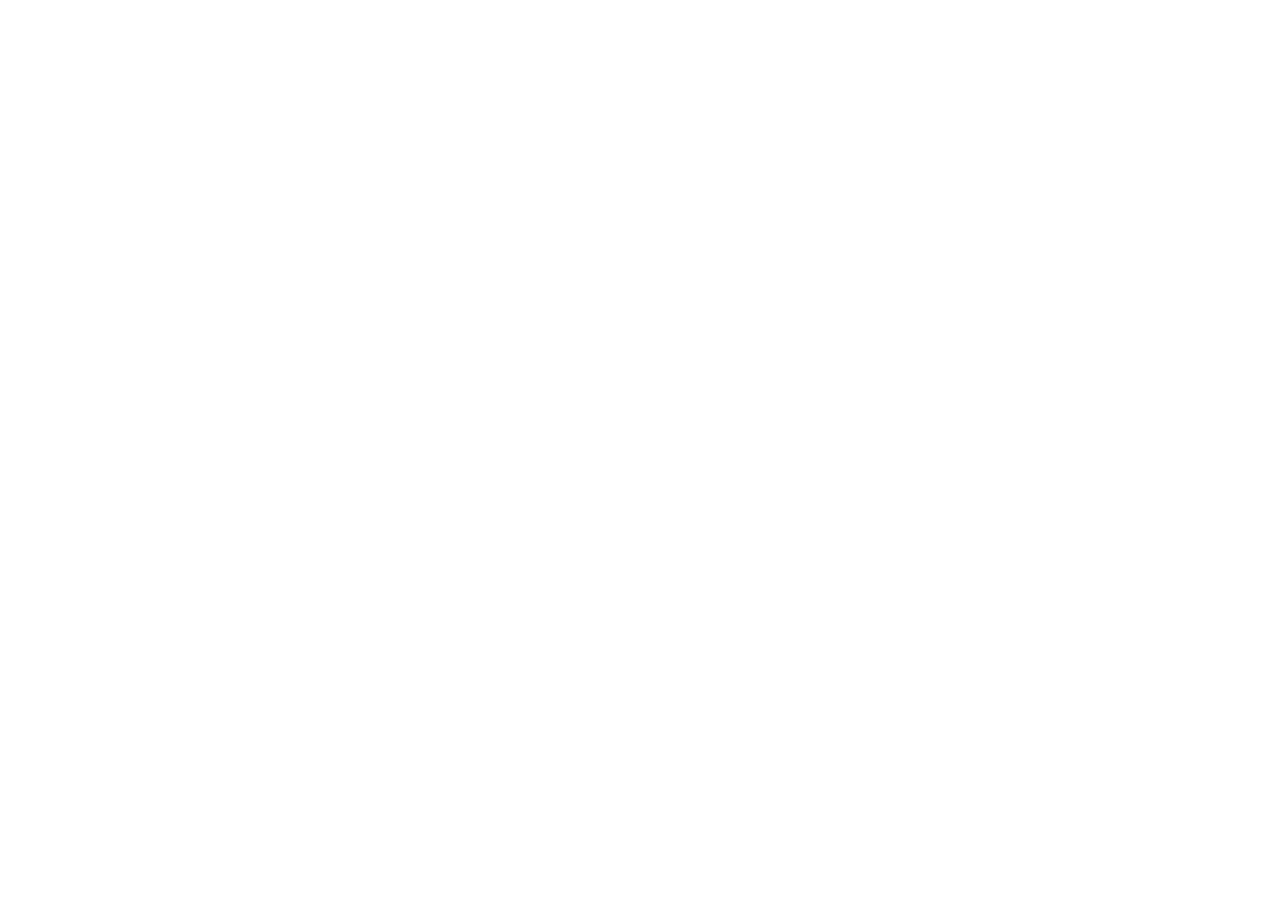
==== guide.html @ d40ff581 "各ページの土台の作成" ====
<!DOCTYPE html>
<html lang="ja">
<head>
    <meta charset="UTF-8">
    <meta name="viewport" content="width=device-width, initial-scale=1.0">
    <link rel="stylesheet" href="style.css">
    <link rel="stylesheet" href="guide.css">
    <title>Document</title>
</head>
<body>
    
</body>
</html>
---- style.css ----
@charset "UTF-8";

/* テーマカラーは暖色(茶色系統) */
/* 琥珀色 #BF783A */
/*フォントは明朝体*/
* {
    font-family: "serif";
}
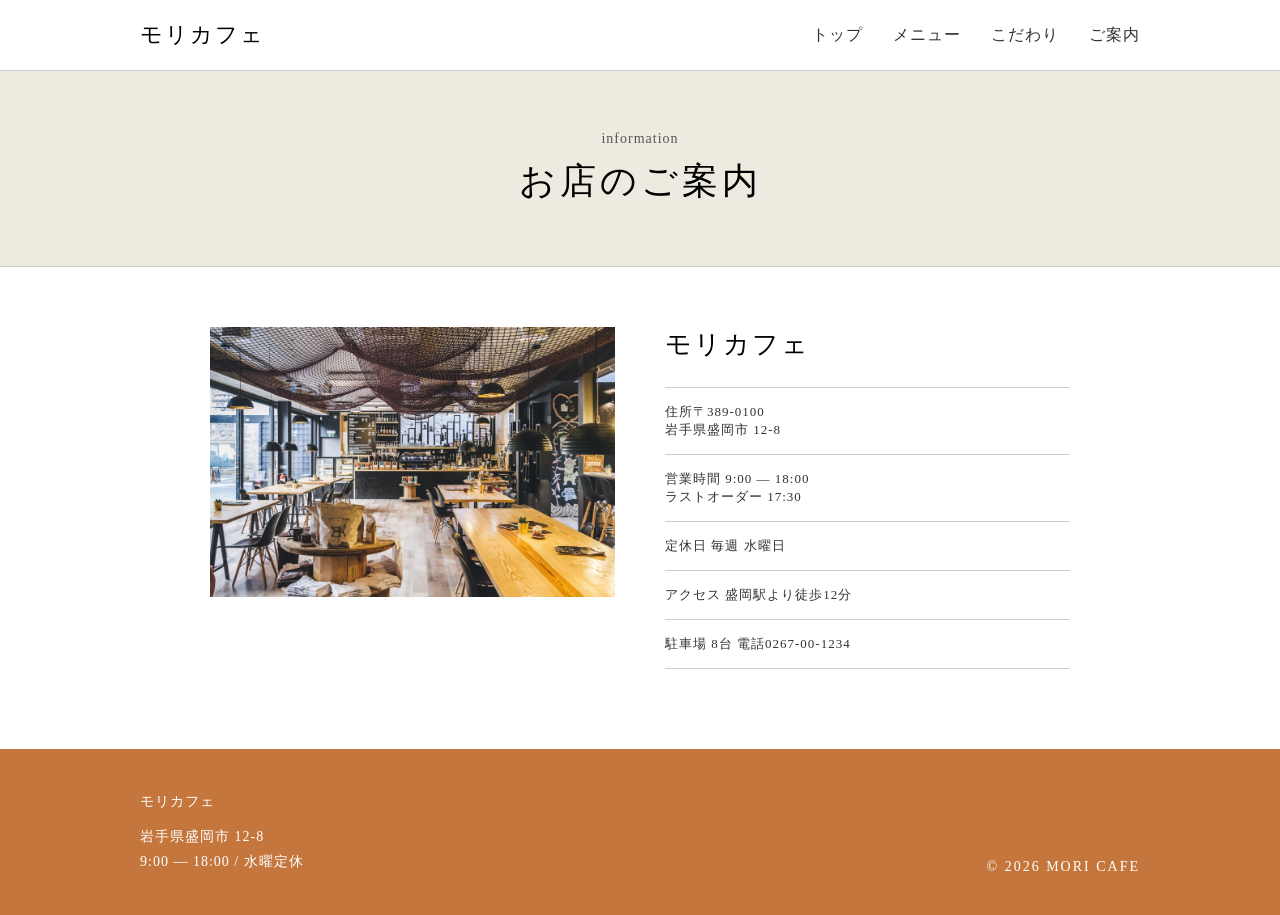
==== commit 6c4aca22: "ヘッダー、フッター、コンテンツのスタイルを追加し、各ページにヘッダーとフッターを統一して実装" ====
--- a/guide.html
+++ b/guide.html
@@ -1,13 +1,80 @@
 <!DOCTYPE html>
 <html lang="ja">
+
 <head>
     <meta charset="UTF-8">
     <meta name="viewport" content="width=device-width, initial-scale=1.0">
-    <link rel="stylesheet" href="style.css">
+    <title>モリカフェ - お店のご案内</title>
     <link rel="stylesheet" href="guide.css">
-    <title>Document</title>
 </head>
+
 <body>
-    
+
+    <!-- ヘッダー -->
+    <header class="site-header">
+        <div class="header-inner">
+            <h1 class="logo">モリカフェ</h1>
+            <nav class="nav">
+                <ul>
+                    <li><a href="inedx.html">トップ</a></li>
+                    <li><a href="menu.html">メニュー</a></li>
+                    <li><a href="recommendation.html">こだわり</a></li>
+                    <li><a href="#">ご案内</a></li>
+                </ul>
+            </nav>
+        </div>
+    </header>
+
+    <section class="hero-section">
+        <p class="en-title">information</p>
+        <h2 class="main-title">お店のご案内</h2>
+    </section>
+
+    <main class="container">
+        <div class="info-content">
+            <div class="info-image">
+                <img src="img/cafe-interior.jpg" alt="モリカフェの内観">
+            </div>
+            <div class="info-details">
+                <h3 class="shop-name">モリカフェ</h3>
+
+                <div class="info-item">
+                    <p>住所〒389-0100<br>岩手県盛岡市 12-8</p>
+                </div>
+
+                <div class="info-item">
+                    <p>営業時間 9:00 — 18:00<br>ラストオーダー 17:30</p>
+                </div>
+
+                <div class="info-item">
+                    <p>定休日 毎週 水曜日</p>
+                </div>
+
+                <div class="info-item">
+                    <p>アクセス 盛岡駅より徒歩12分</p>
+                </div>
+
+                <div class="info-item">
+                    <p>駐車場 8台 電話0267-00-1234</p>
+                </div>
+            </div>
+        </div>
+    </main>
+
+    <!-- フッター -->
+    <footer class="site-footer">
+        <div class="footer-inner">
+            <div class="footer-info">
+                <p class="footer-shop-name">モリカフェ</p>
+                <p>岩手県盛岡市 12-8</p>
+                <p>9:00 — 18:00 / 水曜定休</p>
+            </div>
+            <div class="footer-copyright">
+                <p>&copy; 2026 MORI CAFE</p>
+            </div>
+        </div>
+    </footer>
+
 </body>
+
 </html>
--- a/guide.css
+++ b/guide.css
@@ -0,0 +1,135 @@
+* {
+  box-sizing: border-box;
+  margin: 0;
+  padding: 0;
+}
+
+/* ヘッダー */
+.site-header {
+  border-bottom: 1px solid #cccccc;
+  padding: 20px 40px;
+}
+
+.header-inner {
+  max-width: 1000px;
+  margin: 0 auto;
+  display: flex;
+  justify-content: space-between;
+  align-items: center;
+}
+
+.logo {
+  font-size: 22px;
+  font-weight: normal;
+  letter-spacing: 2px;
+}
+
+.nav ul {
+  display: flex;
+  list-style: none;
+  gap: 30px;
+}
+
+.nav a {
+  text-decoration: none;
+  color: #333333;
+  font-size: 16px;
+  letter-spacing: 1px;
+}
+
+/* タイトル */
+.hero-section {
+  background-color: #edebe0;
+  text-align: center;
+  padding: 60px 20px;
+  border-bottom: 1px solid #cccccc;
+}
+
+.en-title {
+  font-size: 14px;
+  letter-spacing: 1px;
+  margin-bottom: 10px;
+  color: #555555;
+}
+
+.main-title {
+  font-size: 36px;
+  font-weight: normal;
+  letter-spacing: 4px;
+}
+
+/* コンテンツ */
+.container {
+  max-width: 900px;
+  margin: 60px auto;
+  padding: 0 20px;
+}
+
+.info-content {
+  display: flex;
+  gap: 50px;
+  align-items: flex-start;
+}
+
+.info-image {
+  flex: 1;
+}
+
+.info-image img {
+  width: 100%;
+  object-fit: cover;
+}
+
+.info-details {
+  flex: 1;
+}
+
+.shop-name {
+  font-size: 26px;
+  font-weight: normal;
+  letter-spacing: 2px;
+  margin-bottom: 25px;
+}
+
+.info-item {
+  border-top: 1px solid #cccccc;
+  padding: 15px 0;
+  font-size: 13px;
+  letter-spacing: 1px;
+  color: #333333;
+}
+
+.info-item:last-child {
+  border-bottom: 1px solid #cccccc;
+}
+
+/* フッター */
+.site-footer {
+  background-color: #c4763c;
+  color: #ffffff;
+  padding: 40px;
+  margin-top: 80px;
+}
+
+.footer-inner {
+  max-width: 1000px;
+  margin: 0 auto;
+  display: flex;
+  justify-content: space-between;
+  align-items: flex-end;
+}
+
+.footer-info p {
+  font-size: 14px;
+  line-height: 1.8;
+  letter-spacing: 1px;
+}
+
+.footer-shop-name {
+  margin-bottom: 10px;
+}
+
+.footer-copyright {
+  font-size: 14px;
+  letter-spacing: 2px;
+}
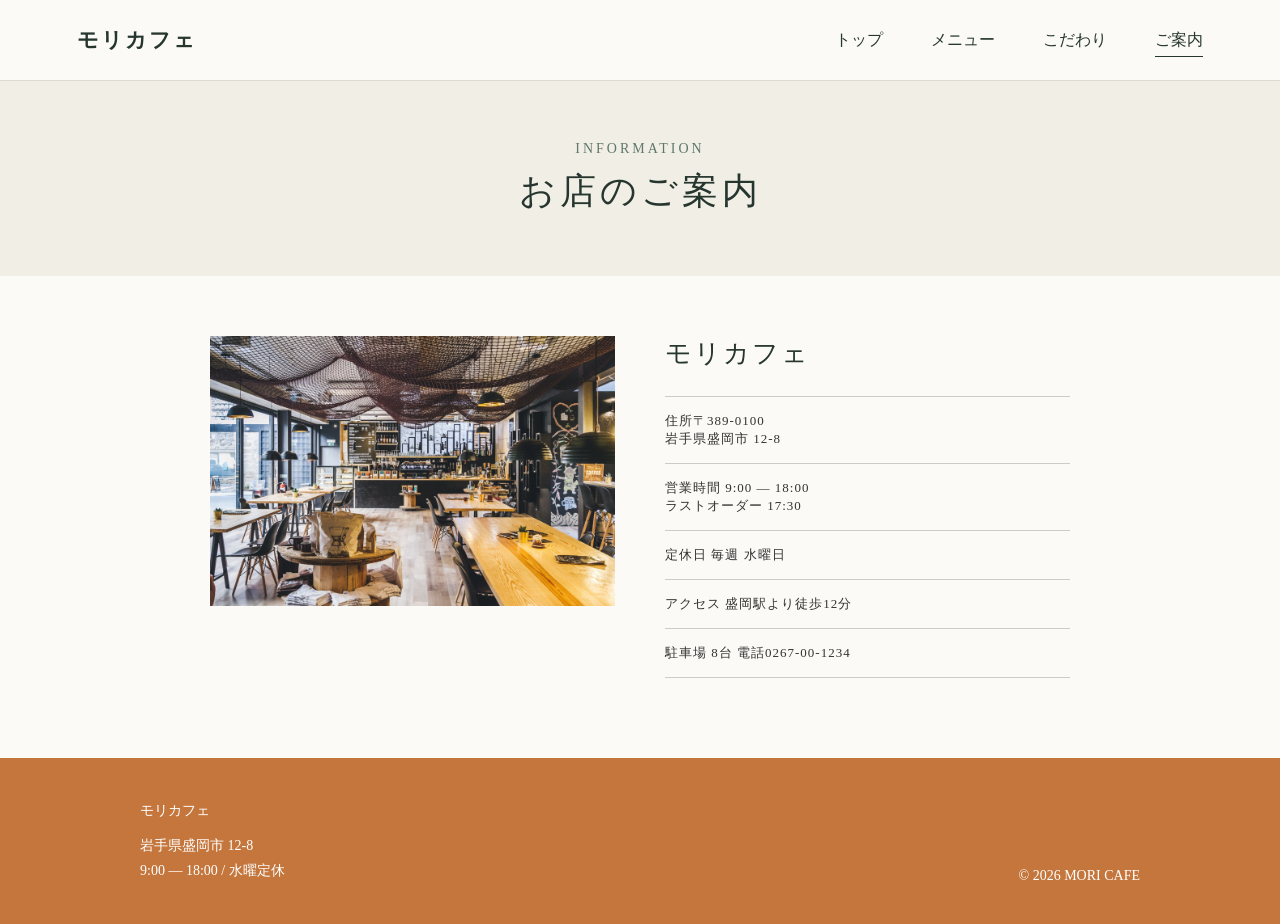
==== commit cf89d086: "ヘッダーとフッターのデザインを更新し、ナビゲーションリンクに現在のページを示すデザインにしました" ====
--- a/guide.html
+++ b/guide.html
@@ -6,6 +6,7 @@
     <meta name="viewport" content="width=device-width, initial-scale=1.0">
     <title>モリカフェ - お店のご案内</title>
     <link rel="stylesheet" href="guide.css">
+    <link rel="stylesheet" href="style.css">
 </head>
 
 <body>
@@ -19,7 +20,7 @@
                     <li><a href="inedx.html">トップ</a></li>
                     <li><a href="menu.html">メニュー</a></li>
                     <li><a href="recommendation.html">こだわり</a></li>
-                    <li><a href="#">ご案内</a></li>
+                    <li><a href="#" aria-current="page">ご案内</a></li>
                 </ul>
             </nav>
         </div>
--- a/guide.css
+++ b/guide.css
@@ -1,63 +1,3 @@
-* {
-  box-sizing: border-box;
-  margin: 0;
-  padding: 0;
-}
-
-/* ヘッダー */
-.site-header {
-  border-bottom: 1px solid #cccccc;
-  padding: 20px 40px;
-}
-
-.header-inner {
-  max-width: 1000px;
-  margin: 0 auto;
-  display: flex;
-  justify-content: space-between;
-  align-items: center;
-}
-
-.logo {
-  font-size: 22px;
-  font-weight: normal;
-  letter-spacing: 2px;
-}
-
-.nav ul {
-  display: flex;
-  list-style: none;
-  gap: 30px;
-}
-
-.nav a {
-  text-decoration: none;
-  color: #333333;
-  font-size: 16px;
-  letter-spacing: 1px;
-}
-
-/* タイトル */
-.hero-section {
-  background-color: #edebe0;
-  text-align: center;
-  padding: 60px 20px;
-  border-bottom: 1px solid #cccccc;
-}
-
-.en-title {
-  font-size: 14px;
-  letter-spacing: 1px;
-  margin-bottom: 10px;
-  color: #555555;
-}
-
-.main-title {
-  font-size: 36px;
-  font-weight: normal;
-  letter-spacing: 4px;
-}
-
 /* コンテンツ */
 .container {
   max-width: 900px;
@@ -101,35 +41,4 @@
 
 .info-item:last-child {
   border-bottom: 1px solid #cccccc;
-}
-
-/* フッター */
-.site-footer {
-  background-color: #c4763c;
-  color: #ffffff;
-  padding: 40px;
-  margin-top: 80px;
-}
-
-.footer-inner {
-  max-width: 1000px;
-  margin: 0 auto;
-  display: flex;
-  justify-content: space-between;
-  align-items: flex-end;
-}
-
-.footer-info p {
-  font-size: 14px;
-  line-height: 1.8;
-  letter-spacing: 1px;
-}
-
-.footer-shop-name {
-  margin-bottom: 10px;
-}
-
-.footer-copyright {
-  font-size: 14px;
-  letter-spacing: 2px;
 }
--- a/style.css
+++ b/style.css
@@ -0,0 +1,93 @@
+* {
+    box-sizing: border-box;
+    margin: 0;
+    padding: 0;
+}
+
+body {
+    color: #26362f;
+    background: #fbfaf6;
+}
+
+/* ヘッダー */
+.site-header {
+    padding: 26px 6%;
+    border-bottom: 1px solid #dedbd0;
+}
+
+.header-inner,
+.nav ul,
+.footer-inner {
+    display: flex;
+    align-items: center;
+    justify-content: space-between;
+}
+
+.logo {
+    font-size: 21px;
+    letter-spacing: 2px;
+}
+
+.nav ul {
+    gap: 48px;
+    list-style: none;
+}
+
+.nav a {
+    color: #26362f;
+    text-decoration: none;
+    padding-bottom: 8px;
+}
+
+.nav a:hover,
+.nav a[aria-current="page"] {
+    border-bottom: 1px solid #26362f;
+}
+
+/* ページタイトル */
+.hero-section {
+    padding: 60px 20px;
+    background: #f1efe5;
+    text-align: center;
+}
+
+.en-title {
+    margin-bottom: 10px;
+    color: #61776b;
+    font-size: 14px;
+    letter-spacing: 3px;
+    text-transform: uppercase;
+}
+
+.main-title {
+    font-size: 36px;
+    font-weight: normal;
+    letter-spacing: 4px;
+}
+
+/* フッター */
+.site-footer {
+    margin-top: 80px;
+    padding: 40px;
+    background: #c4763c;
+    color: #ffffff;
+}
+
+.footer-inner {
+    max-width: 1000px;
+    margin: 0 auto;
+    align-items: flex-end;
+}
+
+.footer-info p {
+    font-size: 14px;
+    line-height: 1.8;
+}
+
+.footer-shop-name {
+    margin-bottom: 10px;
+}
+
+.footer-copyright {
+    font-size: 14px;
+}
